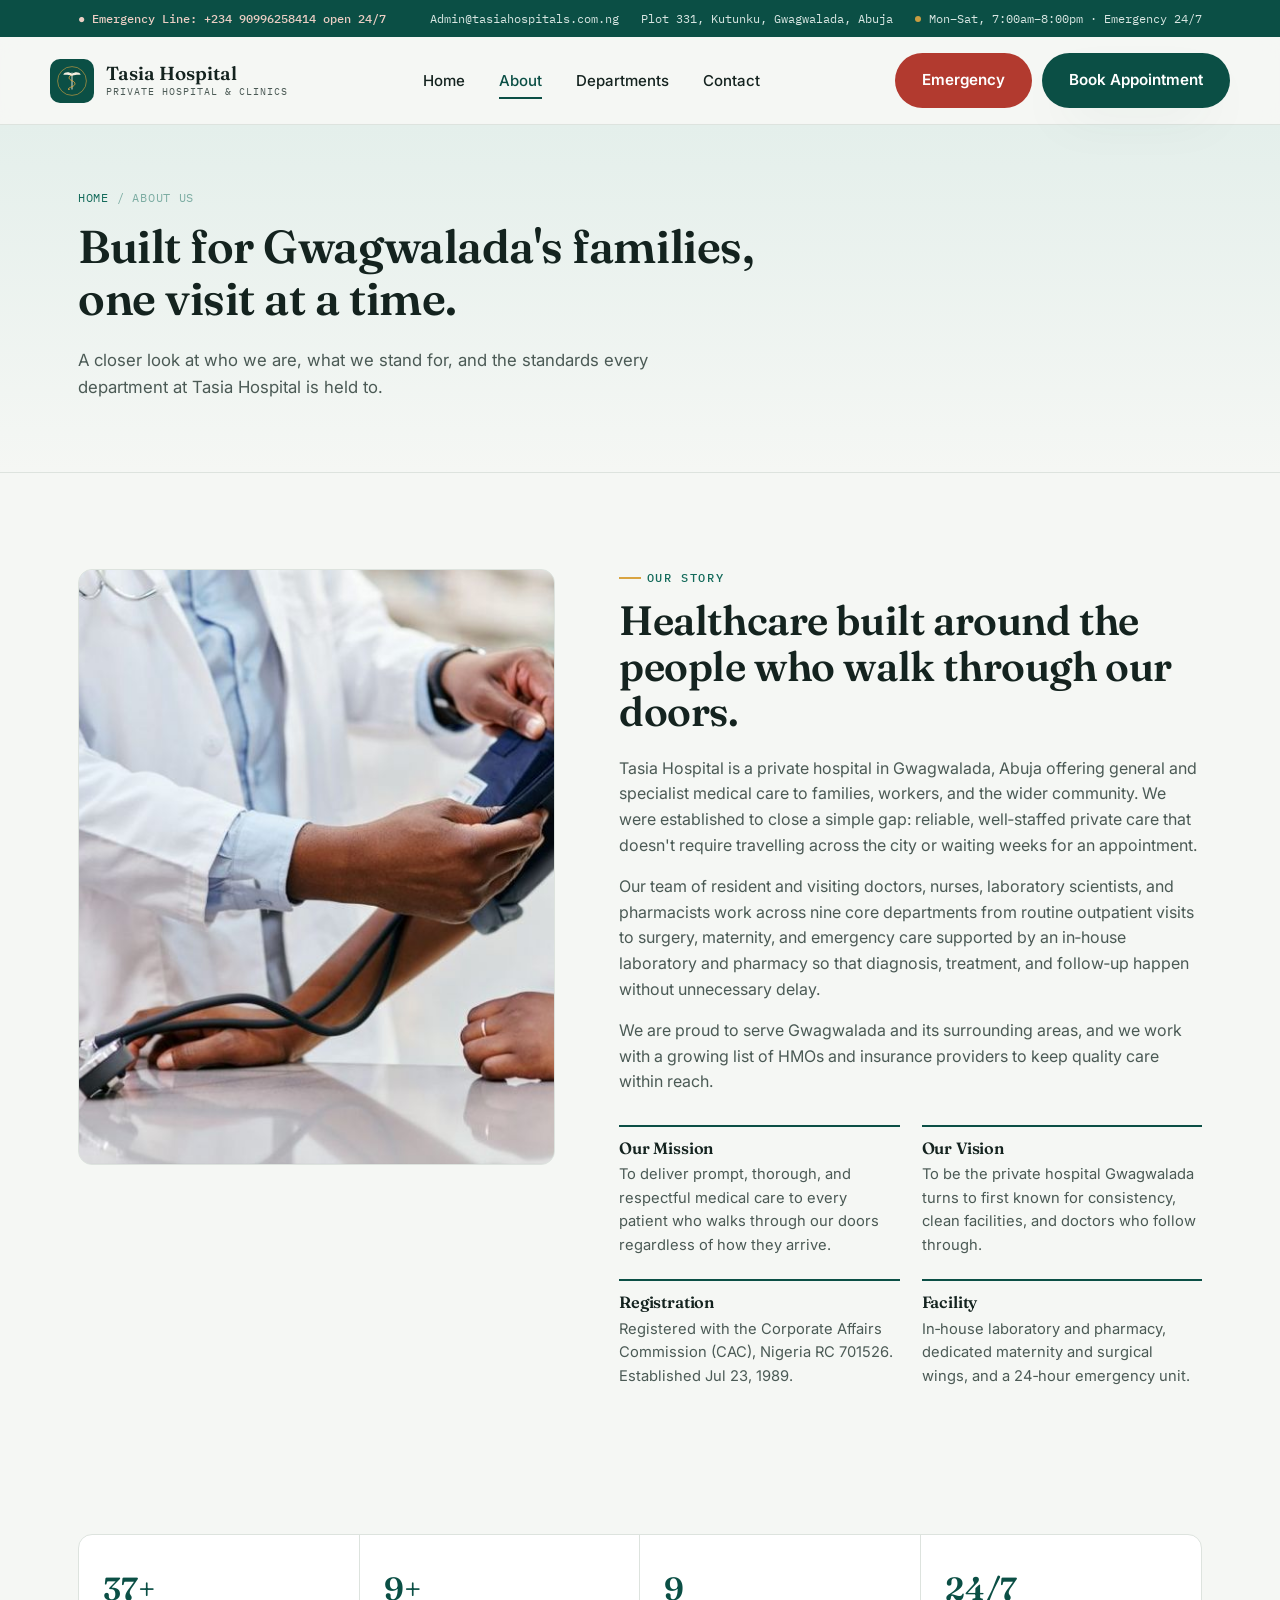
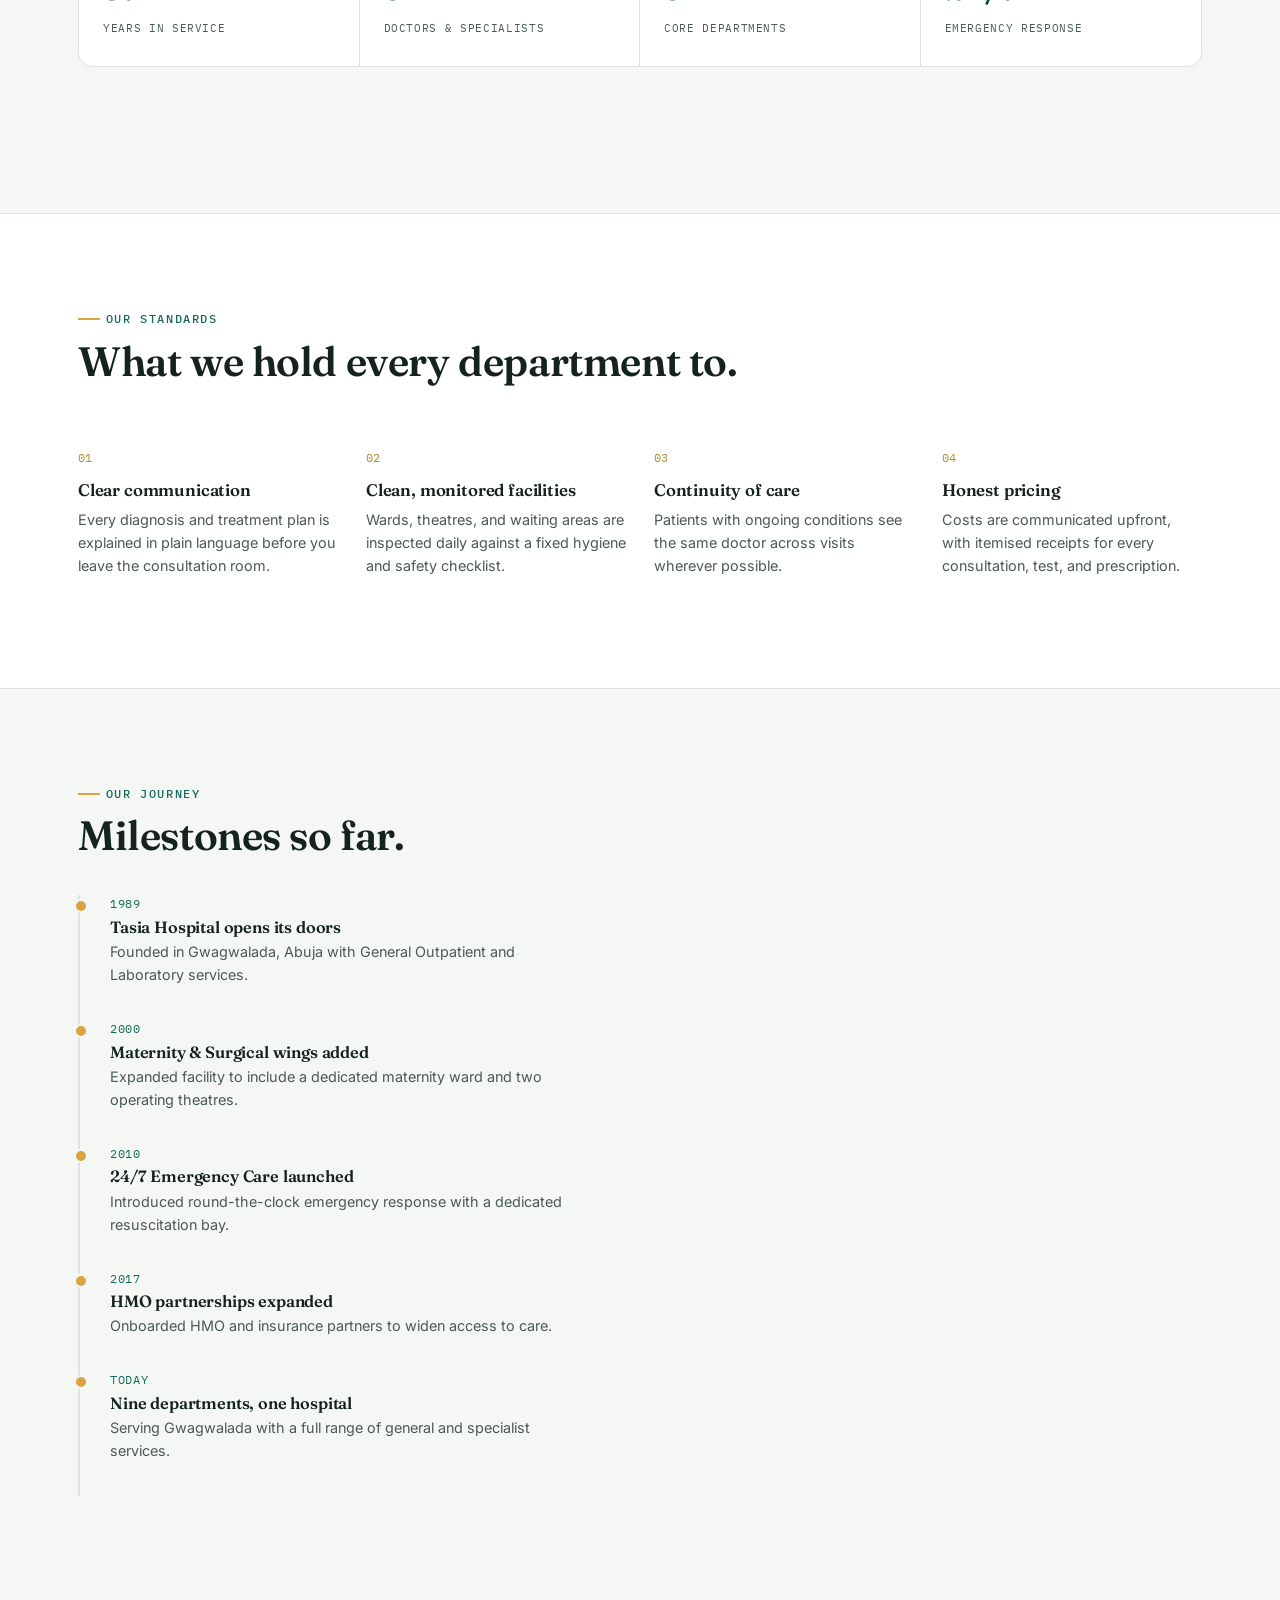
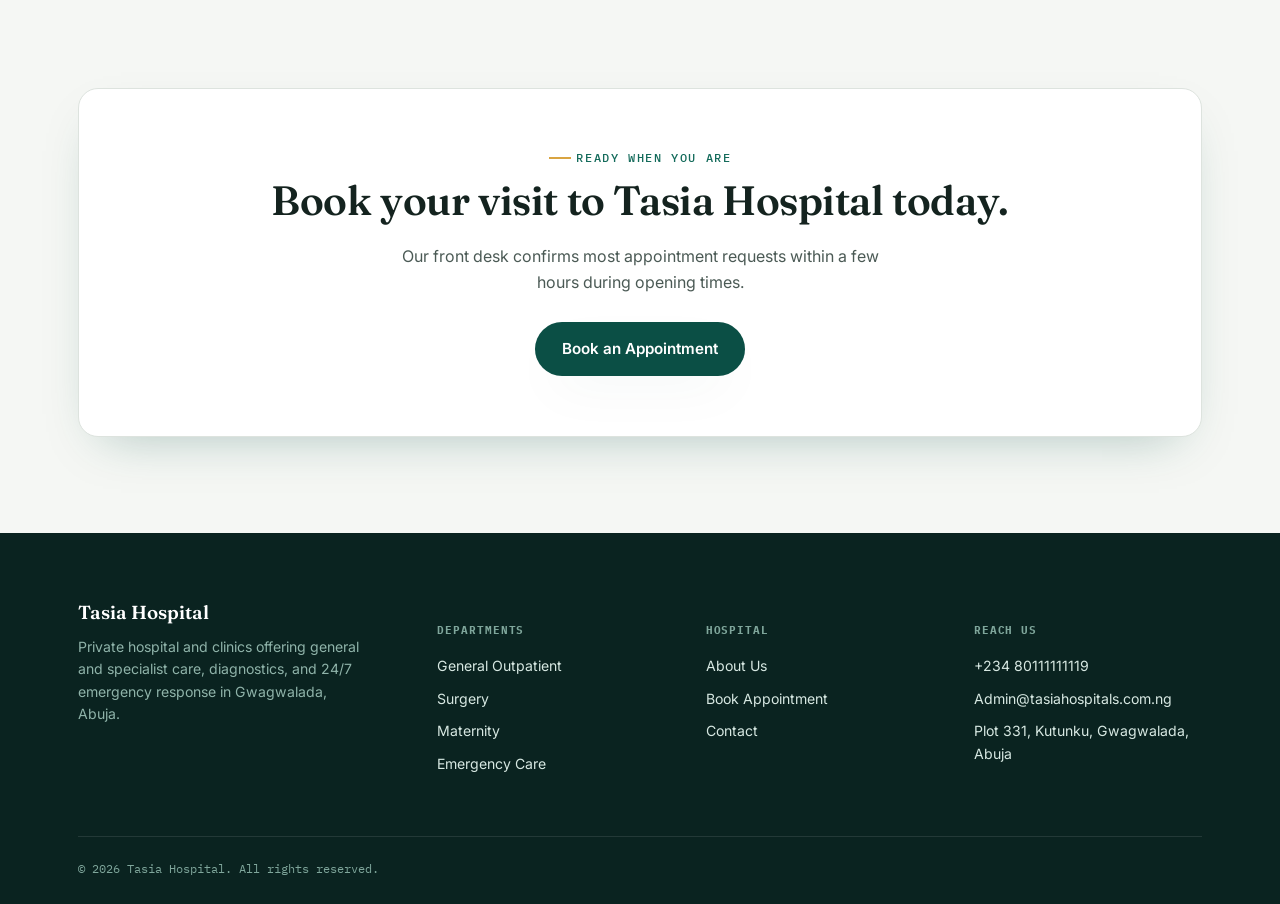
==== about.html @ 65cfa663 "Add files via upload" ====
<!DOCTYPE html>
<html lang="en">
<head>
<meta charset="UTF-8">
<meta name="viewport" content="width=device-width, initial-scale=1.0">
<title>About Us   Tasia Hospital</title>
<link rel="preconnect" href="https://fonts.googleapis.com">
<link href="https://fonts.googleapis.com/css2?family=Fraunces:ital,opsz,wght@0,9..144,300;0,9..144,500;0,9..144,600;1,9..144,500&family=Inter:wght@400;500;600;700;800&family=IBM+Plex+Mono:wght@400;500&display=swap" rel="stylesheet">
<link rel="icon" type="image/svg+xml" href="images/logo-mark.svg">
<link rel="stylesheet" href="css/style.css">
</head>
<body>

<div class="topbar">
  <div class="wrap">
    <div class="topbar-item topbar-emergency">● Emergency Line: +234 90996258414  open 24/7</div>
    <div style="display:flex;gap:22px;flex-wrap:wrap;">
      <div class="topbar-item">Admin@tasiahospitals.com.ng</div>
      <div class="topbar-item">Plot 331, Kutunku, Gwagwalada, Abuja</div>
      <div class="topbar-item"><span class="dot"></span> Mon–Sat, 7:00am–8:00pm · Emergency 24/7</div>
    </div>
  </div>
</div>

<header class="site">
  <div class="wrap nav">
    <div class="brand">
      <div class="brand-mark">
        <img src="images/logo-mark.svg" width="30" height="30" alt="Tasia Hospital logo mark" style="display:block;">
      </div>
      <div class="brand-name">Tasia Hospital<small>Private Hospital &amp; Clinics</small></div>
    </div>
    <nav class="links">
      <a href="index.html">Home</a>
      <a href="about.html" class="active">About</a>
      <a href="departments.html">Departments</a>
      <a href="contact.html">Contact</a>
    </nav>
    <button class="burger" aria-label="Toggle menu"><span></span></button>
    <div class="nav-cta">
      <a class="btn btn-red" href="contact.html">Emergency</a>
      <a class="btn btn-primary" href="contact.html#appointment">Book Appointment</a>
    </div>
  </div>
</header>

<div class="page-header">
  <div class="wrap">
    <div class="crumbs"><a href="index.html">Home</a><span>/</span><span>About Us</span></div>
    <h1>Built for Gwagwalada's families, one visit at a time.</h1>
    <p class="lead">A closer look at who we are, what we stand for, and the standards every department at Tasia Hospital is held to.</p>
  </div>
</div>

<section>
  <div class="wrap about-grid">
    <div class="about-figure">
      <img src="images/health2.jpg" alt="Illustration of a Tasia Hospital patient ward" style="position:absolute;inset:0;width:100%;height:100%;object-fit:cover;">
    </div>
    <div>
      <div class="eyebrow">Our Story</div>
      <h2>Healthcare built around the people who walk through our doors.</h2>
      <p>Tasia Hospital is a private hospital in Gwagwalada, Abuja offering general and specialist medical care to families, workers, and the wider community. We were established to close a simple gap: reliable, well‑staffed private care that doesn't require travelling across the city or waiting weeks for an appointment.</p>
      <p>Our team of resident and visiting doctors, nurses, laboratory scientists, and pharmacists work across nine core departments   from routine outpatient visits to surgery, maternity, and emergency care   supported by an in‑house laboratory and pharmacy so that diagnosis, treatment, and follow‑up happen without unnecessary delay.</p>
      <p>We are proud to serve Gwagwalada and its surrounding areas, and we work with a growing list of HMOs and insurance providers to keep quality care within reach.</p>

      <div class="value-list">
        <div class="value-item">
          <h4>Our Mission</h4>
          <p>To deliver prompt, thorough, and respectful medical care to every patient who walks through our doors   regardless of how they arrive.</p>
        </div>
        <div class="value-item">
          <h4>Our Vision</h4>
          <p>To be the private hospital Gwagwalada turns to first   known for consistency, clean facilities, and doctors who follow through.</p>
        </div>
        <div class="value-item">
          <h4>Registration</h4>
          <p>Registered with the Corporate Affairs Commission (CAC), Nigeria   RC 701526. Established Jul 23, 1989.</p>
        </div>
        <div class="value-item">
          <h4>Facility</h4>
          <p>In‑house laboratory and pharmacy, dedicated maternity and surgical wings, and a 24‑hour emergency unit.</p>
        </div>
      </div>
    </div>
  </div>
</section>

<!-- STATS -->
<section style="padding-top:0;">
  <div class="wrap">
    <div class="stat-band">
      <div class="stat-cell"><div class="num">37+</div><div class="lbl">Years in Service</div></div>
      <div class="stat-cell"><div class="num">9+</div><div class="lbl">Doctors &amp; Specialists</div></div>
      <div class="stat-cell"><div class="num">9</div><div class="lbl">Core Departments</div></div>
      <div class="stat-cell"><div class="num">24/7</div><div class="lbl">Emergency Response</div></div>
    </div>
  </div>
</section>

<!-- VALUES / STANDARDS -->
<section style="background:var(--surface);border-top:1px solid var(--line);border-bottom:1px solid var(--line);">
  <div class="wrap">
    <div class="section-head">
      <div>
        <div class="eyebrow">Our Standards</div>
        <h2>What we hold every department to.</h2>
      </div>
    </div>
    <div class="why-grid">
      <div class="why-card">
        <div class="why-num">01</div>
        <h4>Clear communication</h4>
        <p>Every diagnosis and treatment plan is explained in plain language before you leave the consultation room.</p>
      </div>
      <div class="why-card">
        <div class="why-num">02</div>
        <h4>Clean, monitored facilities</h4>
        <p>Wards, theatres, and waiting areas are inspected daily against a fixed hygiene and safety checklist.</p>
      </div>
      <div class="why-card">
        <div class="why-num">03</div>
        <h4>Continuity of care</h4>
        <p>Patients with ongoing conditions see the same doctor across visits wherever possible.</p>
      </div>
      <div class="why-card">
        <div class="why-num">04</div>
        <h4>Honest pricing</h4>
        <p>Costs are communicated upfront, with itemised receipts for every consultation, test, and prescription.</p>
      </div>
    </div>
  </div>
</section>

<!-- TIMELINE -->
<section>
  <div class="wrap">
    <div class="eyebrow">Our Journey</div>
    <h2>Milestones so far.</h2>
    <div class="timeline" style="margin-top:36px;max-width:640px;">
      <div class="timeline-item">
        <div class="yr">1989</div>
        <h4>Tasia Hospital opens its doors</h4>
        <p>Founded in Gwagwalada, Abuja with General Outpatient and Laboratory services.</p>
      </div>
      <div class="timeline-item">
        <div class="yr">2000</div>
        <h4>Maternity &amp; Surgical wings added</h4>
        <p>Expanded facility to include a dedicated maternity ward and two operating theatres.</p>
      </div>
      <div class="timeline-item">
        <div class="yr">2010</div>
        <h4>24/7 Emergency Care launched</h4>
        <p>Introduced round-the-clock emergency response with a dedicated resuscitation bay.</p>
      </div>
      <div class="timeline-item">
        <div class="yr">2017</div>
        <h4>HMO partnerships expanded</h4>
        <p>Onboarded HMO and insurance partners to widen access to care.</p>
      </div>
      <div class="timeline-item">
        <div class="yr">Today</div>
        <h4>Nine departments, one hospital</h4>
        <p>Serving Gwagwalada with a full range of general and specialist services.</p>
      </div>
    </div>
  </div>
</section>

<!-- CTA -->
<section>
  <div class="wrap">
    <div class="appt-block" style="grid-template-columns:1fr;text-align:center;padding:60px 40px;">
      <div>
        <div class="eyebrow" style="justify-content:center;">Ready When You Are</div>
        <h2>Book your visit to Tasia Hospital today.</h2>
        <p style="max-width:50ch;margin:0 auto 26px;">Our front desk confirms most appointment requests within a few hours during opening times.</p>
        <a class="btn btn-primary" href="contact.html#appointment">Book an Appointment</a>
      </div>
    </div>
  </div>
</section>

<footer>
  <div class="wrap">
    <div class="foot-grid">
      <div>
        <div class="brand-name" style="color:#fff;">Tasia Hospital</div>
        <p style="color:#8FB3A9;font-size:.88rem;margin-top:12px;max-width:32ch;">Private hospital and clinics offering general and specialist care, diagnostics, and 24/7 emergency response in Gwagwalada, Abuja.</p>
      </div>
      <div>
        <h5>Departments</h5>
        <a href="departments.html">General Outpatient</a>
        <a href="departments.html">Surgery</a>
        <a href="departments.html">Maternity</a>
        <a href="departments.html">Emergency Care</a>
      </div>
      <div>
        <h5>Hospital</h5>
        <a href="about.html">About Us</a>
        <a href="contact.html#appointment">Book Appointment</a>
        <a href="contact.html">Contact</a>
      </div>
      <div>
        <h5>Reach Us</h5>
        <a href="#">+234 80111111119</a>
        <a href="#">Admin@tasiahospitals.com.ng</a>
        <a href="#">Plot 331, Kutunku, Gwagwalada, Abuja</a>
      </div>
    </div>
    <div class="foot-bottom">
      <span>© 2026 Tasia Hospital. All rights reserved.</span>
    </div>
  </div>
</footer>

<script src="js/nav.js"></script>
</body>
</html>
---- css/style.css ----
:root{
    --bg: #F5F7F4;
    --surface: #FFFFFF;
    --ink: #14231F;
    --ink-soft: #4B5A55;
    --teal-900: #0B4F45;
    --teal-800: #0E5E51;
    --teal-700: #146B5B;
    --teal-100: #E4EFEB;
    --gold-500: #D9A441;
    --gold-600: #B98A2E;
    --red-600: #B23A2F;
    --red-100: #F6E6E3;
    --line: #DDE3DE;
    --shadow: 0 20px 50px -25px rgba(11,79,69,0.35);
    --radius: 14px;
  }
  *{box-sizing:border-box;}
  html{scroll-behavior:smooth;}
  body{
    margin:0;
    background:var(--bg);
    color:var(--ink);
    font-family:'Inter',sans-serif;
    font-size:16px;
    line-height:1.6;
  }
  h1,h2,h3,h4{
    font-family:'Fraunces',serif;
    font-weight:600;
    line-height:1.12;
    margin:0 0 .5em;
    letter-spacing:-0.01em;
  }
  h1{font-size:clamp(2.4rem,4.6vw,4rem);}
  h2{font-size:clamp(1.9rem,3.2vw,2.7rem);}
  h3{font-size:1.25rem;}
  p{margin:0 0 1em;color:var(--ink-soft);}
  a{color:inherit;text-decoration:none;}
  img{max-width:100%;display:block;}
  .eyebrow{
    font-family:'IBM Plex Mono',monospace;
    font-size:.72rem;
    letter-spacing:.14em;
    text-transform:uppercase;
    color:var(--teal-700);
    display:flex;
    align-items:center;
    gap:.5em;
    margin-bottom:.9em;
    font-weight:500;
  }
  .eyebrow::before{
    content:"";
    width:22px;height:2px;
    background:var(--gold-500);
    display:inline-block;
  }
  .wrap{max-width:1180px;margin:0 auto;padding:0 28px;}
  section{padding:96px 0;}
  .btn{
    display:inline-flex;align-items:center;gap:.6em;
    padding:14px 26px;border-radius:999px;
    font-weight:600;font-size:.95rem;
    border:1px solid transparent;
    cursor:pointer;transition:transform .15s ease, box-shadow .15s ease, background .15s ease;
  }
  .btn:hover{transform:translateY(-2px);}
  .btn-primary{background:var(--teal-900);color:#fff;box-shadow:var(--shadow);}
  .btn-primary:hover{background:var(--teal-800);}
  .btn-ghost{background:transparent;border-color:rgba(255,255,255,.35);color:inherit;}
  .btn-outline{border-color:var(--teal-900);color:var(--teal-900);}
  .btn-red{background:var(--red-600);color:#fff;}
  .btn-red:hover{background:#9c3128;}

  /* ---------- TOPBAR ---------- */
  .topbar{
    background:var(--teal-900);color:#EAF3F0;
    font-family:'IBM Plex Mono',monospace;
    font-size:.76rem;
  }
  .topbar .wrap{display:flex;justify-content:space-between;align-items:center;gap:20px;padding-top:9px;padding-bottom:9px;flex-wrap:wrap;}
  .topbar-item{display:flex;align-items:center;gap:8px;opacity:.92;}
  .topbar-emergency{color:#FFD9CF;font-weight:500;}
  .dot{width:6px;height:6px;border-radius:50%;background:var(--gold-500);display:inline-block;}

  /* ---------- HEADER ---------- */
  header.site{
    position:sticky;top:0;z-index:50;
    background:rgba(245,247,244,0.9);
    backdrop-filter:blur(10px);
    border-bottom:1px solid var(--line);
  }
  .nav{display:flex;align-items:center;justify-content:space-between;padding:16px 0;}
  .brand{display:flex;align-items:center;gap:12px;}
  .brand-mark{
    width:44px;height:44px;border-radius:10px;
    background:var(--teal-900);
    display:flex;align-items:center;justify-content:center;
    flex-shrink:0;
  }
  .brand-name{font-family:'Fraunces',serif;font-weight:600;font-size:1.18rem;line-height:1.1;}
  .brand-name small{display:block;font-family:'IBM Plex Mono',monospace;font-size:.62rem;letter-spacing:.1em;color:var(--ink-soft);text-transform:uppercase;font-weight:400;margin-top:2px;}
  nav.links{display:flex;gap:34px;align-items:center;}
  nav.links a{font-size:.94rem;font-weight:500;color:var(--ink);position:relative;}
  nav.links a::after{content:"";position:absolute;left:0;bottom:-6px;width:0;height:2px;background:var(--gold-500);transition:width .2s ease;}
  nav.links a:hover::after{width:100%;}
  .nav-cta{display:flex;gap:10px;align-items:center;}
  @media (max-width:920px){ nav.links{display:none;} }

  /* ---------- HERO ---------- */
  .hero{padding:70px 0 0;overflow:hidden;}
  .hero-grid{display:grid;grid-template-columns:1.05fr .95fr;gap:56px;align-items:center;}
  @media (max-width:900px){.hero-grid{grid-template-columns:1fr;}}
  .hero-copy p.lead{font-size:1.12rem;max-width:46ch;}
  .hero-ctas{display:flex;gap:14px;margin:30px 0 40px;flex-wrap:wrap;}
  .trust-row{display:flex;gap:34px;flex-wrap:wrap;border-top:1px solid var(--line);padding-top:26px;}
  .trust-item .num{font-family:'Fraunces',serif;font-size:1.7rem;color:var(--teal-900);font-weight:600;}
  .trust-item .lbl{font-family:'IBM Plex Mono',monospace;font-size:.68rem;letter-spacing:.08em;text-transform:uppercase;color:var(--ink-soft);}

  .hero-visual{position:relative;}
  .hero-card{
    background:var(--surface);border:1px solid var(--line);border-radius:var(--radius);
    box-shadow:var(--shadow);overflow:hidden;
  }
  .hero-photo{
    height:340px;
    background:
      linear-gradient(160deg, rgba(11,79,69,.72), rgba(11,79,69,.35)),
      repeating-linear-gradient(45deg, #cfe0da 0 12px, #c3d7cf 12px 24px);
    display:flex;align-items:flex-end;padding:22px;color:#fff;position:relative;
  }
  .hero-photo .tag{
    font-family:'IBM Plex Mono',monospace;font-size:.68rem;letter-spacing:.08em;
    background:rgba(255,255,255,.16);padding:6px 12px;border-radius:999px;
    text-transform:uppercase;
  }
  .hero-photo-label{position:absolute;top:22px;right:22px;font-family:'IBM Plex Mono',monospace;font-size:.65rem;color:rgba(255,255,255,.75);text-align:right;}

  /* floating quick-check widget */
  .float-widget{
    position:absolute;left:-30px;bottom:-30px;width:230px;
    background:#fff;border:1px solid var(--line);border-radius:12px;padding:18px;
    box-shadow:0 24px 40px -18px rgba(11,79,69,.4);
  }
  @media (max-width:900px){.float-widget{position:static;margin-top:18px;width:auto;}}
  .float-widget h4{font-size:.82rem;margin-bottom:10px;font-family:'IBM Plex Mono',monospace;text-transform:uppercase;letter-spacing:.06em;color:var(--teal-900);}
  .float-row{display:flex;justify-content:space-between;font-size:.82rem;padding:6px 0;border-top:1px dashed var(--line);}
  .float-row:first-of-type{border-top:none;}
  .status-ok{color:var(--teal-700);font-weight:600;}
  .status-warn{color:var(--gold-600);font-weight:600;}

  /* ---------- LIVE STATUS STRIP (signature element) ---------- */
  .status-strip{
    background:var(--teal-900);color:#fff;
    margin-top:90px;
  }
  .status-strip .wrap{padding:26px 28px;}
  .status-head{display:flex;justify-content:space-between;align-items:baseline;flex-wrap:wrap;gap:10px;margin-bottom:20px;}
  .status-head h3{color:#fff;margin:0;font-size:1.05rem;}
  .status-head .clock{font-family:'IBM Plex Mono',monospace;font-size:.75rem;color:#BFE0D6;}
  .status-grid{display:grid;grid-template-columns:repeat(4,1fr);gap:0;border-top:1px solid rgba(255,255,255,.14);}
  @media (max-width:900px){.status-grid{grid-template-columns:repeat(2,1fr);}}
  .status-cell{padding:18px 22px;border-right:1px solid rgba(255,255,255,.14);}
  .status-cell:last-child{border-right:none;}
  .status-cell .k{font-family:'IBM Plex Mono',monospace;font-size:.65rem;letter-spacing:.08em;text-transform:uppercase;color:#9FC9BE;margin-bottom:8px;}
  .status-cell .v{font-family:'Fraunces',serif;font-size:1.25rem;}
  .pill{display:inline-flex;align-items:center;gap:6px;font-size:.78rem;font-family:'IBM Plex Mono',monospace;padding:3px 10px;border-radius:999px;background:rgba(255,255,255,.12);margin-top:6px;}
  .pill .dot{background:#5FD6B0;}
  .pill.busy .dot{background:var(--gold-500);}

  /* ---------- ABOUT ---------- */
  .about-grid{display:grid;grid-template-columns:.9fr 1.1fr;gap:64px;align-items:start;}
  @media (max-width:900px){.about-grid{grid-template-columns:1fr;}}
  .about-figure{
    background:var(--teal-100);border-radius:var(--radius);
    aspect-ratio:4/5;display:flex;align-items:center;justify-content:center;
    border:1px solid var(--line);position:relative;overflow:hidden;
  }
  .about-figure .caption{position:absolute;bottom:16px;left:16px;right:16px;background:rgba(255,255,255,.9);border-radius:8px;padding:10px 14px;font-family:'IBM Plex Mono',monospace;font-size:.68rem;color:var(--teal-900);}
  .value-list{display:grid;grid-template-columns:1fr 1fr;gap:22px;margin-top:30px;}
  @media (max-width:600px){.value-list{grid-template-columns:1fr;}}
  .value-item{border-top:2px solid var(--teal-900);padding-top:12px;}
  .value-item h4{font-family:'Fraunces',serif;font-size:1.02rem;margin-bottom:6px;}
  .value-item p{font-size:.92rem;margin:0;}

  /* ---------- DEPARTMENTS ---------- */
  .section-head{display:flex;justify-content:space-between;align-items:flex-end;gap:24px;margin-bottom:44px;flex-wrap:wrap;}
  .section-head p{max-width:52ch;margin:0;}
  .dept-grid{display:grid;grid-template-columns:repeat(3,1fr);gap:1px;background:var(--line);border:1px solid var(--line);border-radius:var(--radius);overflow:hidden;}
  @media (max-width:900px){.dept-grid{grid-template-columns:repeat(2,1fr);}}
  @media (max-width:600px){.dept-grid{grid-template-columns:1fr;}}
  .dept-card{
    background:var(--surface);padding:30px 26px;
    transition:background .18s ease;
  }
  .dept-card:hover{background:var(--teal-100);}
  .dept-icon{width:38px;height:38px;margin-bottom:18px;color:var(--teal-900);}
  .dept-card h4{font-size:1.08rem;margin-bottom:8px;}
  .dept-card p{font-size:.88rem;margin-bottom:12px;}
  .dept-meta{font-family:'IBM Plex Mono',monospace;font-size:.68rem;color:var(--gold-600);text-transform:uppercase;letter-spacing:.05em;}

  /* ---------- WHY US ---------- */
  .why-grid{display:grid;grid-template-columns:repeat(4,1fr);gap:28px;}
  @media (max-width:900px){.why-grid{grid-template-columns:repeat(2,1fr);}}
  @media (max-width:560px){.why-grid{grid-template-columns:1fr;}}
  .why-card{padding:0;}
  .why-num{font-family:'IBM Plex Mono',monospace;font-size:.72rem;color:var(--gold-600);margin-bottom:14px;}
  .why-card h4{font-size:1.05rem;margin-bottom:8px;}
  .why-card p{font-size:.9rem;}

  /* ---------- DOCTORS ---------- */
  .doc-grid{display:grid;grid-template-columns:repeat(4,1fr);gap:26px;}
  @media (max-width:900px){.doc-grid{grid-template-columns:repeat(2,1fr);}}
  @media (max-width:560px){.doc-grid{grid-template-columns:1fr;}}
  .doc-card{background:var(--surface);border:1px solid var(--line);border-radius:var(--radius);overflow:hidden;}
  .doc-photo{
    aspect-ratio:1/1;
    background:linear-gradient(150deg,var(--teal-100),#fff);
    display:flex;align-items:center;justify-content:center;
    color:var(--teal-700);
  }
  .doc-info{padding:18px 20px 22px;}
  .doc-info h4{margin-bottom:2px;font-size:1rem;}
  .doc-role{font-family:'IBM Plex Mono',monospace;font-size:.7rem;color:var(--teal-700);text-transform:uppercase;letter-spacing:.05em;margin-bottom:10px;display:block;}
  .doc-info p{font-size:.85rem;margin:0;}

  /* ---------- TESTIMONIALS ---------- */
  .test-strip{background:var(--teal-900);color:#fff;}
  .test-grid{display:grid;grid-template-columns:repeat(3,1fr);gap:34px;}
  @media (max-width:900px){.test-grid{grid-template-columns:1fr;}}
  .test-card{border-top:2px solid var(--gold-500);padding-top:18px;}
  .test-card p{color:#DCEAE6;font-family:'Fraunces',serif;font-size:1.08rem;font-weight:300;font-style:italic;line-height:1.5;}
  .test-name{font-family:'IBM Plex Mono',monospace;font-size:.72rem;color:#9FC9BE;text-transform:uppercase;letter-spacing:.05em;margin-top:14px;}

  /* ---------- INSURANCE ---------- */
  .insure-row{display:flex;gap:16px;flex-wrap:wrap;margin-top:20px;}
  .insure-chip{
    border:1px solid var(--line);border-radius:999px;
    padding:10px 20px;font-family:'IBM Plex Mono',monospace;font-size:.75rem;
    background:var(--surface);color:var(--ink-soft);
  }

  /* ---------- APPOINTMENT ---------- */
  .appt-block{
    background:var(--surface);border:1px solid var(--line);border-radius:20px;
    padding:54px;display:grid;grid-template-columns:.9fr 1.1fr;gap:50px;box-shadow:var(--shadow);
  }
  @media (max-width:900px){.appt-block{grid-template-columns:1fr;padding:34px 26px;}}
  .form-grid{display:grid;grid-template-columns:1fr 1fr;gap:16px;}
  @media (max-width:560px){.form-grid{grid-template-columns:1fr;}}
  .field{display:flex;flex-direction:column;gap:6px;grid-column:span 1;}
  .field.full{grid-column:1/-1;}
  .field label{font-family:'IBM Plex Mono',monospace;font-size:.68rem;text-transform:uppercase;letter-spacing:.06em;color:var(--ink-soft);}
  .field input,.field select,.field textarea{
    border:1px solid var(--line);border-radius:8px;padding:11px 13px;
    font-family:'Inter',sans-serif;font-size:.92rem;background:#fbfcfb;color:var(--ink);
  }
  .field textarea{resize:vertical;min-height:80px;}

  /* ---------- FAQ ---------- */
  .faq-item{border-top:1px solid var(--line);padding:22px 0;}
  .faq-item:last-child{border-bottom:1px solid var(--line);}
  .faq-q{display:flex;justify-content:space-between;align-items:center;cursor:pointer;font-family:'Fraunces',serif;font-size:1.05rem;font-weight:500;}
  .faq-plus{font-family:'IBM Plex Mono',monospace;color:var(--teal-700);font-size:1.1rem;}
  .faq-a{max-height:0;overflow:hidden;transition:max-height .25s ease;}
  .faq-item.open .faq-a{max-height:200px;margin-top:12px;}

  /* ---------- CONTACT ---------- */
  .contact-grid{display:grid;grid-template-columns:1fr 1fr;gap:50px;}
  @media (max-width:900px){.contact-grid{grid-template-columns:1fr;}}
  .contact-card{background:var(--surface);border:1px solid var(--line);border-radius:var(--radius);padding:26px;margin-bottom:16px;}
  .contact-card .k{font-family:'IBM Plex Mono',monospace;font-size:.68rem;text-transform:uppercase;letter-spacing:.07em;color:var(--teal-700);margin-bottom:6px;}
  .map-placeholder{
    background:repeating-linear-gradient(45deg,#e7ede9 0 14px,#dde6e0 14px 28px);
    border:1px solid var(--line);border-radius:var(--radius);
    height:100%;min-height:340px;display:flex;align-items:center;justify-content:center;
    font-family:'IBM Plex Mono',monospace;font-size:.78rem;color:var(--ink-soft);text-align:center;padding:20px;
  }

  /* ---------- FOOTER ---------- */
  footer{background:#0A2320;color:#BFD6CF;padding:70px 0 26px;}
  .foot-grid{display:grid;grid-template-columns:1.4fr 1fr 1fr 1fr;gap:40px;margin-bottom:50px;}
  @media (max-width:900px){.foot-grid{grid-template-columns:1fr 1fr;}}
  .foot-grid h5{font-family:'IBM Plex Mono',monospace;font-size:.7rem;letter-spacing:.08em;text-transform:uppercase;color:#7FA69B;margin-bottom:16px;}
  .foot-grid a{display:block;font-size:.88rem;margin-bottom:10px;color:#D7E8E2;}
  .foot-grid a:hover{color:#fff;}
  .foot-bottom{border-top:1px solid rgba(255,255,255,.1);padding-top:22px;display:flex;justify-content:space-between;flex-wrap:wrap;gap:10px;font-size:.78rem;color:#7FA69B;font-family:'IBM Plex Mono',monospace;}

  .placeholder-flag{
    display:inline-block;background:var(--red-100);color:var(--red-600);
    font-family:'IBM Plex Mono',monospace;font-size:.62rem;text-transform:uppercase;
    padding:2px 7px;border-radius:5px;letter-spacing:.05em;margin-left:6px;vertical-align:middle;
  }

/* ---------- INNER PAGE HEADER ---------- */
.page-header{
  padding:64px 0 54px;
  border-bottom:1px solid var(--line);
  background:
    linear-gradient(180deg, var(--teal-100) 0%, var(--bg) 100%);
}
.page-header .crumbs{
  font-family:'IBM Plex Mono',monospace;font-size:.72rem;
  color:var(--teal-700);text-transform:uppercase;letter-spacing:.06em;
  margin-bottom:14px;display:flex;gap:8px;align-items:center;
}
.page-header .crumbs a{color:var(--teal-700);}
.page-header .crumbs span{opacity:.5;}
.page-header h1{font-size:clamp(2rem,3.6vw,3rem);max-width:22ch;}
.page-header p.lead{max-width:56ch;font-size:1.05rem;margin-top:10px;}

nav.links a.active{color:var(--teal-900);}
nav.links a.active::after{width:100%;background:var(--teal-900);}

/* ---------- STAT BAND (About) ---------- */
.stat-band{
  display:grid;grid-template-columns:repeat(4,1fr);
  border:1px solid var(--line);border-radius:var(--radius);overflow:hidden;
  background:var(--surface);margin:50px 0;
}
@media (max-width:800px){.stat-band{grid-template-columns:repeat(2,1fr);}}
.stat-cell{padding:28px 24px;border-right:1px solid var(--line);}
.stat-cell:last-child{border-right:none;}
.stat-cell .num{font-family:'Fraunces',serif;font-size:2rem;color:var(--teal-900);font-weight:600;}
.stat-cell .lbl{font-family:'IBM Plex Mono',monospace;font-size:.68rem;text-transform:uppercase;letter-spacing:.06em;color:var(--ink-soft);margin-top:6px;}

/* ---------- TIMELINE (About) ---------- */
.timeline{border-left:2px solid var(--line);padding-left:30px;margin-top:10px;}
.timeline-item{position:relative;padding-bottom:34px;}
.timeline-item::before{
  content:"";position:absolute;left:-36px;top:4px;width:10px;height:10px;border-radius:50%;
  background:var(--gold-500);border:2px solid var(--bg);
}
.timeline-item .yr{font-family:'IBM Plex Mono',monospace;font-size:.72rem;color:var(--teal-700);text-transform:uppercase;letter-spacing:.06em;margin-bottom:4px;}
.timeline-item h4{font-size:1.02rem;margin-bottom:4px;}
.timeline-item p{font-size:.9rem;margin:0;max-width:52ch;}

/* ---------- DEPARTMENT DETAIL PAGE ---------- */
.dept-detail{
  display:grid;grid-template-columns:.85fr 1.15fr;gap:0;
  border:1px solid var(--line);border-radius:var(--radius);overflow:hidden;background:var(--surface);
  margin-bottom:26px;
}
@media (max-width:800px){.dept-detail{grid-template-columns:1fr;}}
.dept-detail-visual{
  background:var(--teal-100);display:flex;align-items:center;justify-content:center;
  min-height:200px;color:var(--teal-800);position:relative;
}
.dept-detail-visual .lab{position:absolute;bottom:14px;left:14px;font-family:'IBM Plex Mono',monospace;font-size:.65rem;background:rgba(255,255,255,.85);padding:4px 10px;border-radius:6px;color:var(--teal-900);}
.dept-detail-body{padding:32px 34px;}
.dept-detail-body .tagrow{display:flex;gap:8px;flex-wrap:wrap;margin:14px 0 6px;}
.dept-tag{font-family:'IBM Plex Mono',monospace;font-size:.68rem;background:var(--teal-100);color:var(--teal-900);padding:5px 11px;border-radius:999px;}
.dept-detail-body ul{margin:14px 0 0;padding-left:18px;color:var(--ink-soft);font-size:.92rem;}
.dept-detail-body li{margin-bottom:6px;}

/* ---------- CONTACT PAGE EXTRA ---------- */
.contact-hero-strip{
  display:grid;grid-template-columns:repeat(3,1fr);gap:1px;background:var(--line);
  border:1px solid var(--line);border-radius:var(--radius);overflow:hidden;margin-bottom:60px;
}
@media (max-width:800px){.contact-hero-strip{grid-template-columns:1fr;}}
.contact-hero-cell{background:var(--surface);padding:26px 24px;}
.contact-hero-cell .k{font-family:'IBM Plex Mono',monospace;font-size:.68rem;text-transform:uppercase;letter-spacing:.06em;color:var(--teal-700);margin-bottom:8px;}
.contact-hero-cell .v{font-family:'Fraunces',serif;font-size:1.15rem;}

/* ---------- MOBILE NAV ---------- */
.burger{
  display:none;
  width:40px;height:40px;border-radius:8px;border:1px solid var(--line);
  background:var(--surface);align-items:center;justify-content:center;
  cursor:pointer;flex-shrink:0;
}
.burger span, .burger span::before, .burger span::after{
  content:"";display:block;width:18px;height:2px;background:var(--ink);position:relative;
  transition:transform .2s ease, opacity .2s ease;
}
.burger span::before{position:absolute;top:-6px;}
.burger span::after{position:absolute;top:6px;}
.burger.open span{background:transparent;}
.burger.open span::before{transform:rotate(45deg);top:0;}
.burger.open span::after{transform:rotate(-45deg);top:0;}

@media (max-width:920px){
  .burger{display:flex;order:3;}
  .nav-cta .btn-red{display:none;}
  .nav-cta .btn-primary{padding:11px 18px;font-size:.85rem;}
  nav.links{
    display:flex;flex-direction:column;align-items:flex-start;gap:0;
    position:absolute;top:100%;left:0;right:0;
    background:var(--surface);border-bottom:1px solid var(--line);
    max-height:0;overflow:hidden;
    transition:max-height .25s ease;
    padding:0 28px;
  }
  nav.links.open{max-height:340px;padding:10px 28px 20px;}
  nav.links a{width:100%;padding:12px 0;border-bottom:1px solid var(--line);}
  nav.links a:last-child{border-bottom:none;}
  header.site .nav{position:relative;}
}
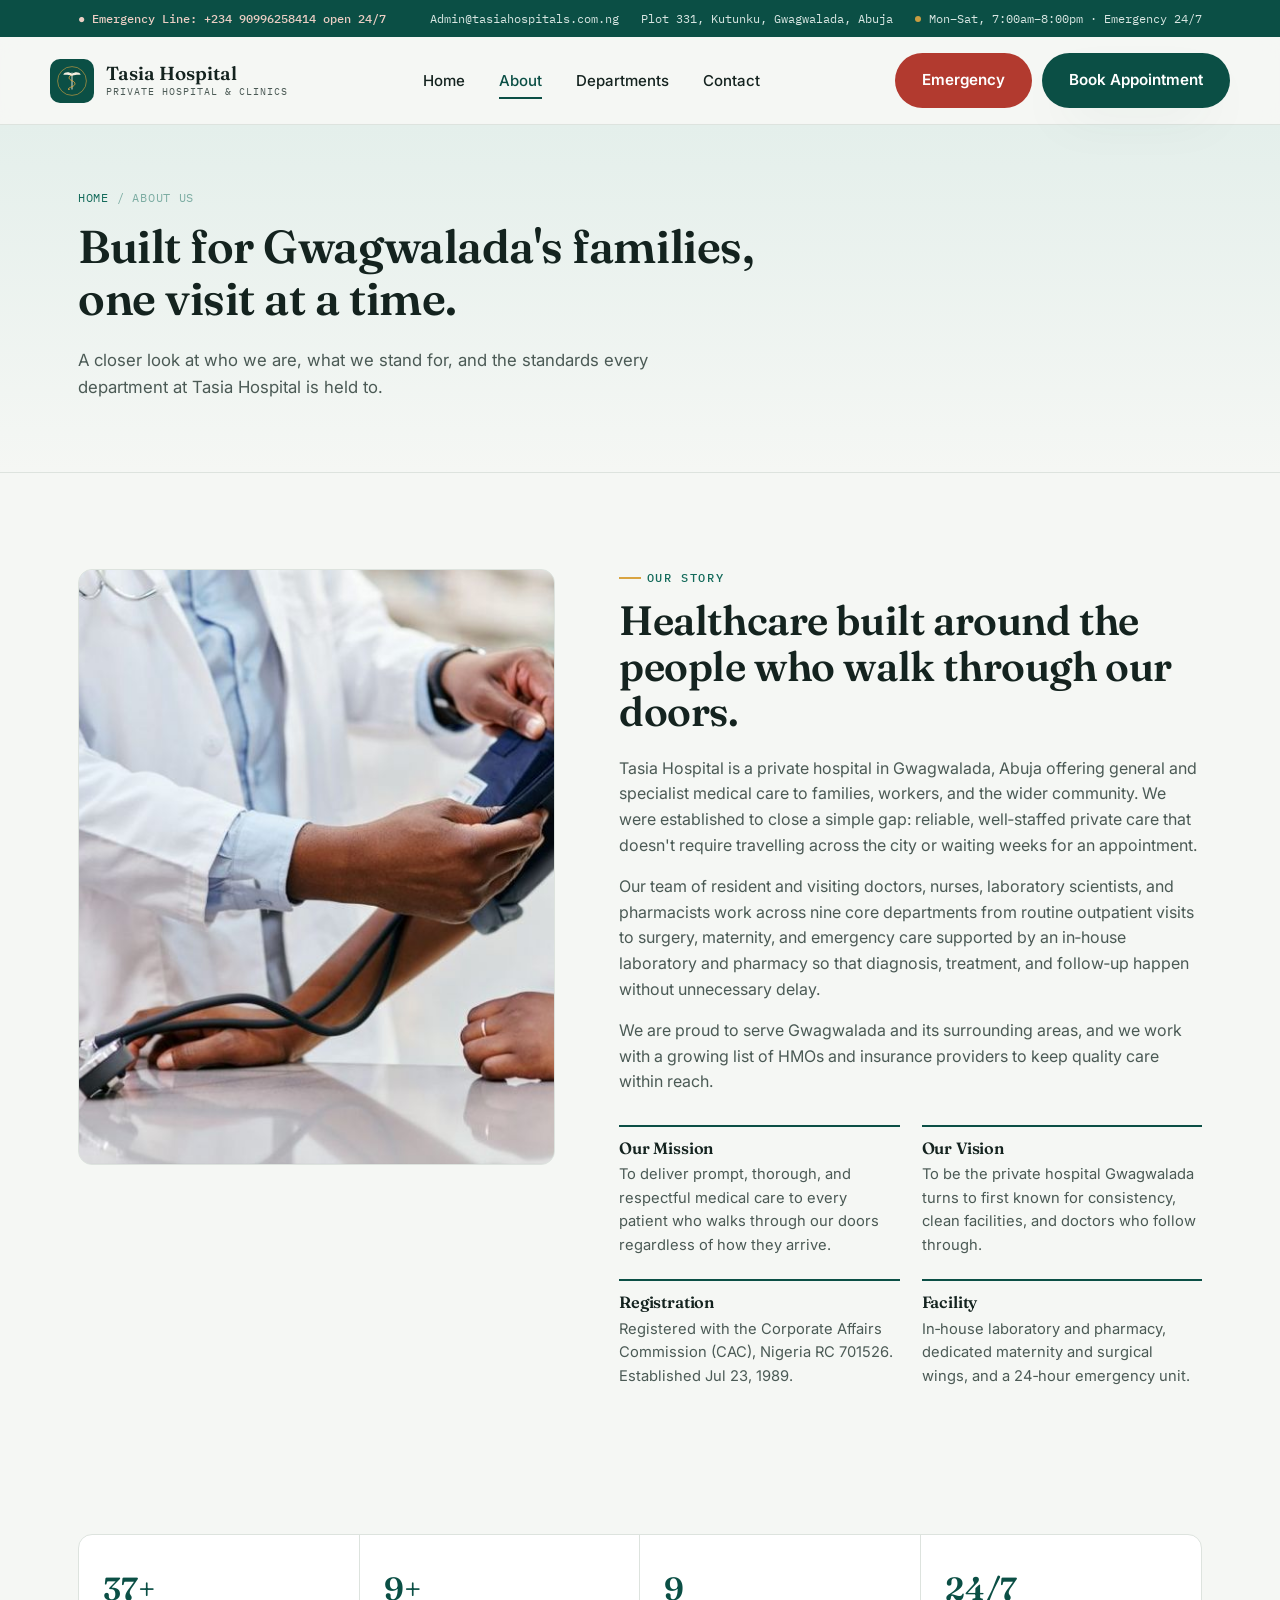
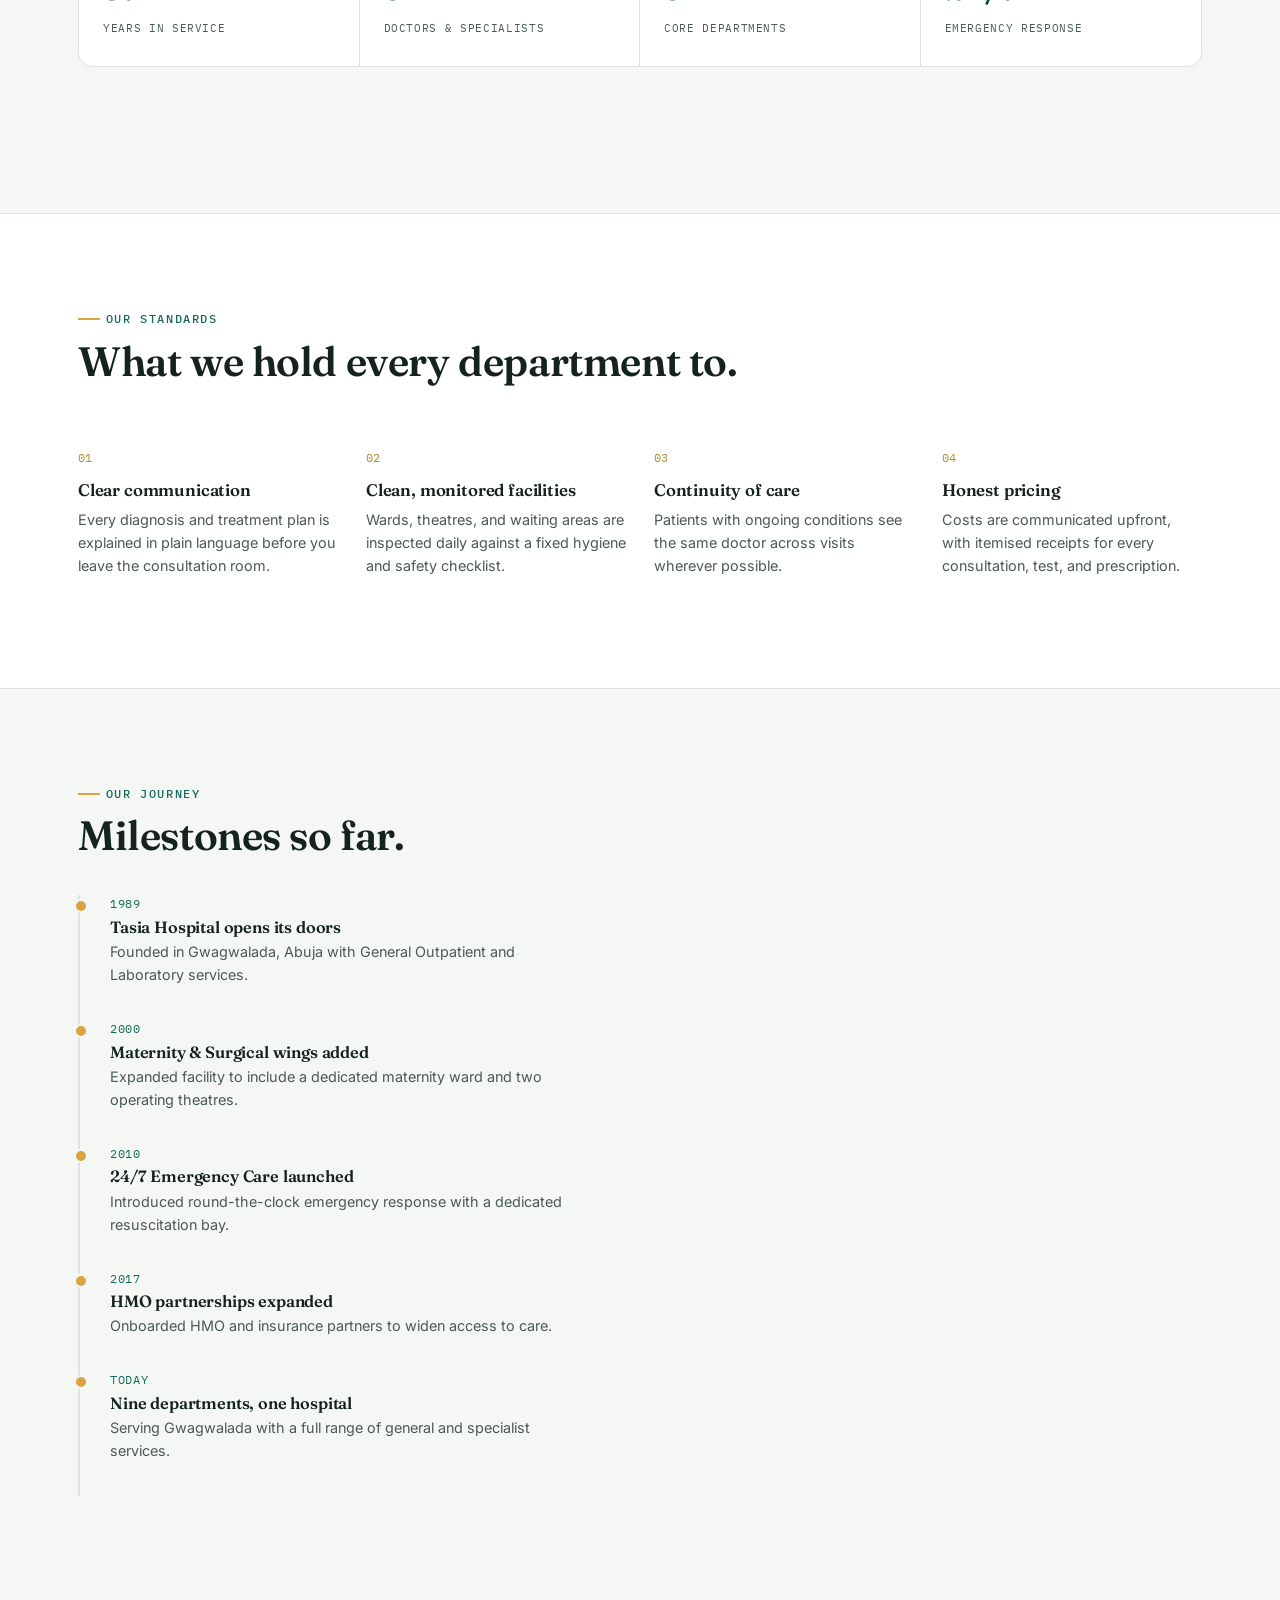
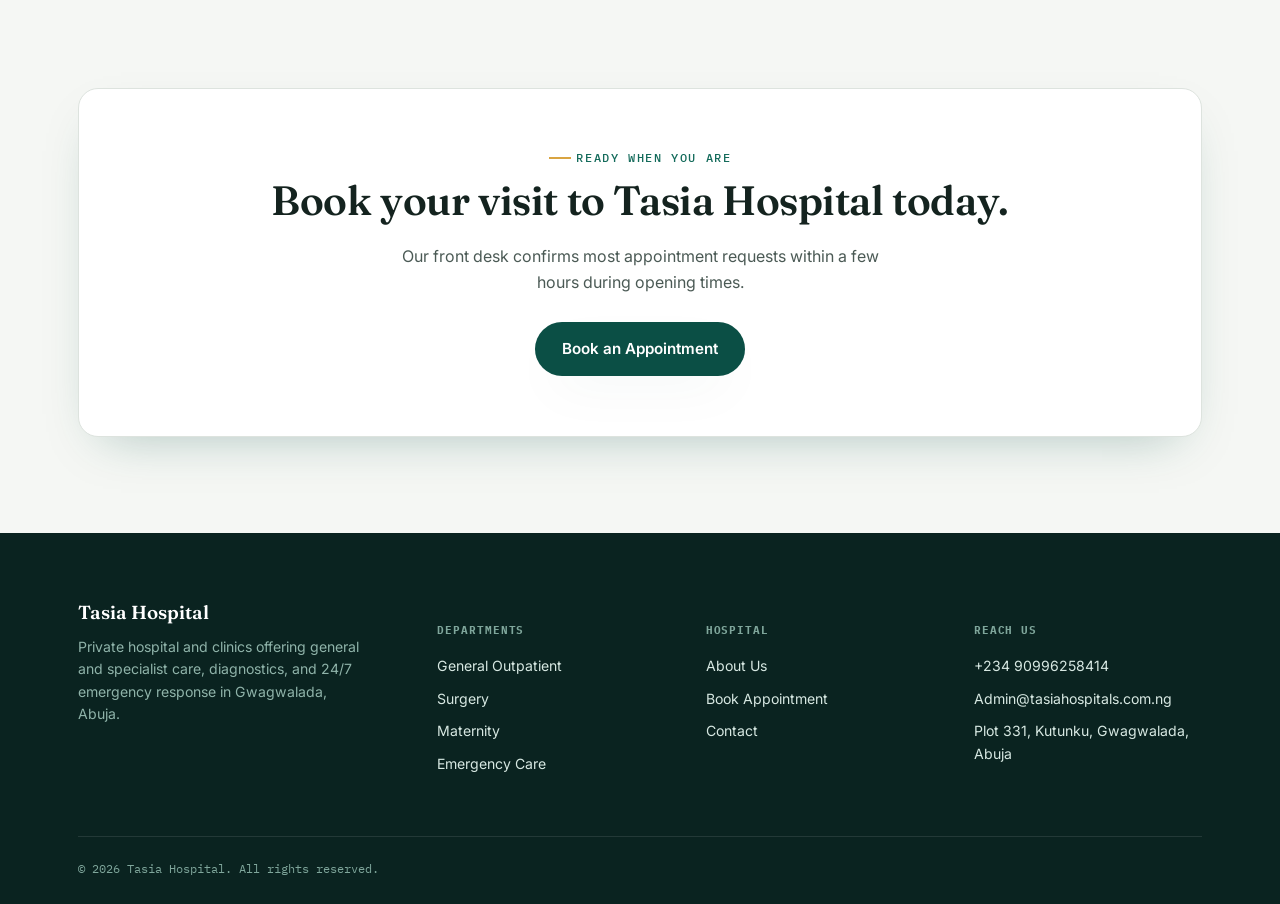
==== commit 24fa1db8: "new" ====
--- a/about.html
+++ b/about.html
@@ -203,7 +203,7 @@
       </div>
       <div>
         <h5>Reach Us</h5>
-        <a href="#">+234 80111111119</a>
+        <a href="#">+234 90996258414</a>
         <a href="#">Admin@tasiahospitals.com.ng</a>
         <a href="#">Plot 331, Kutunku, Gwagwalada, Abuja</a>
       </div>
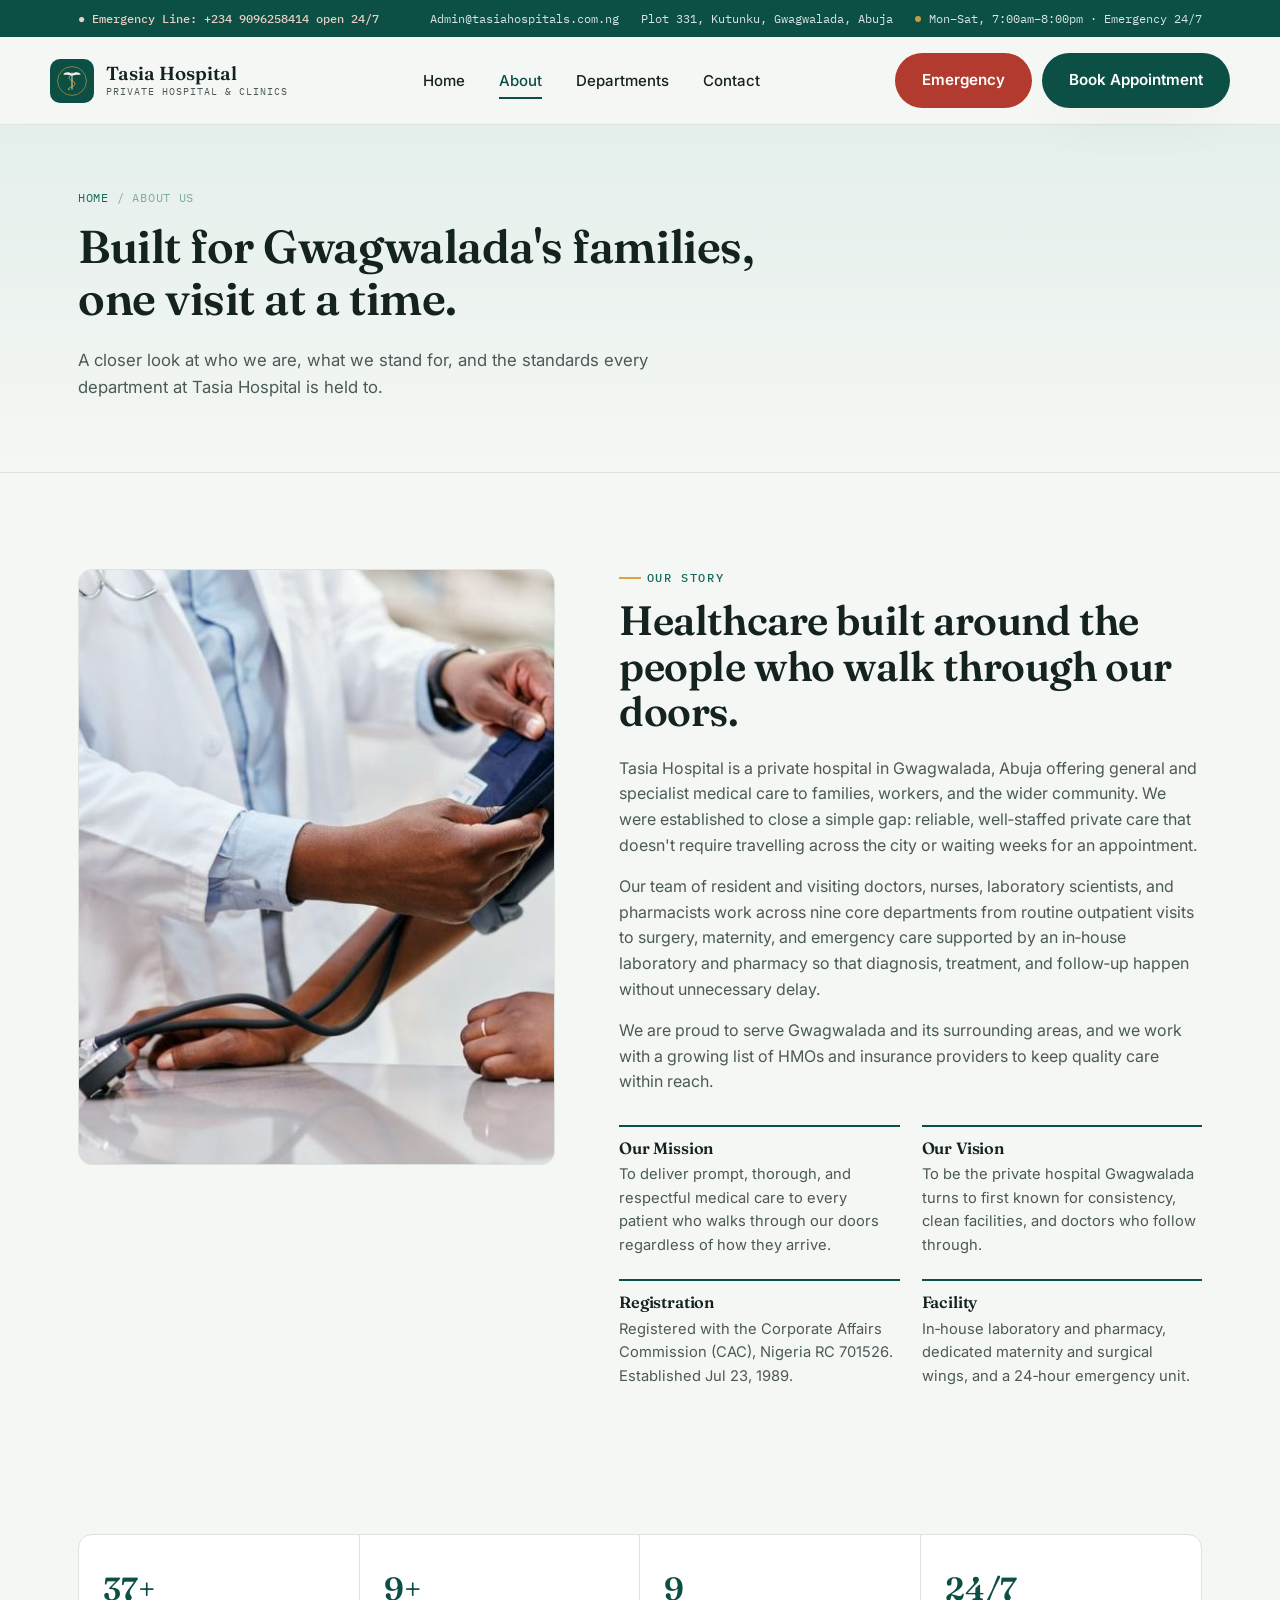
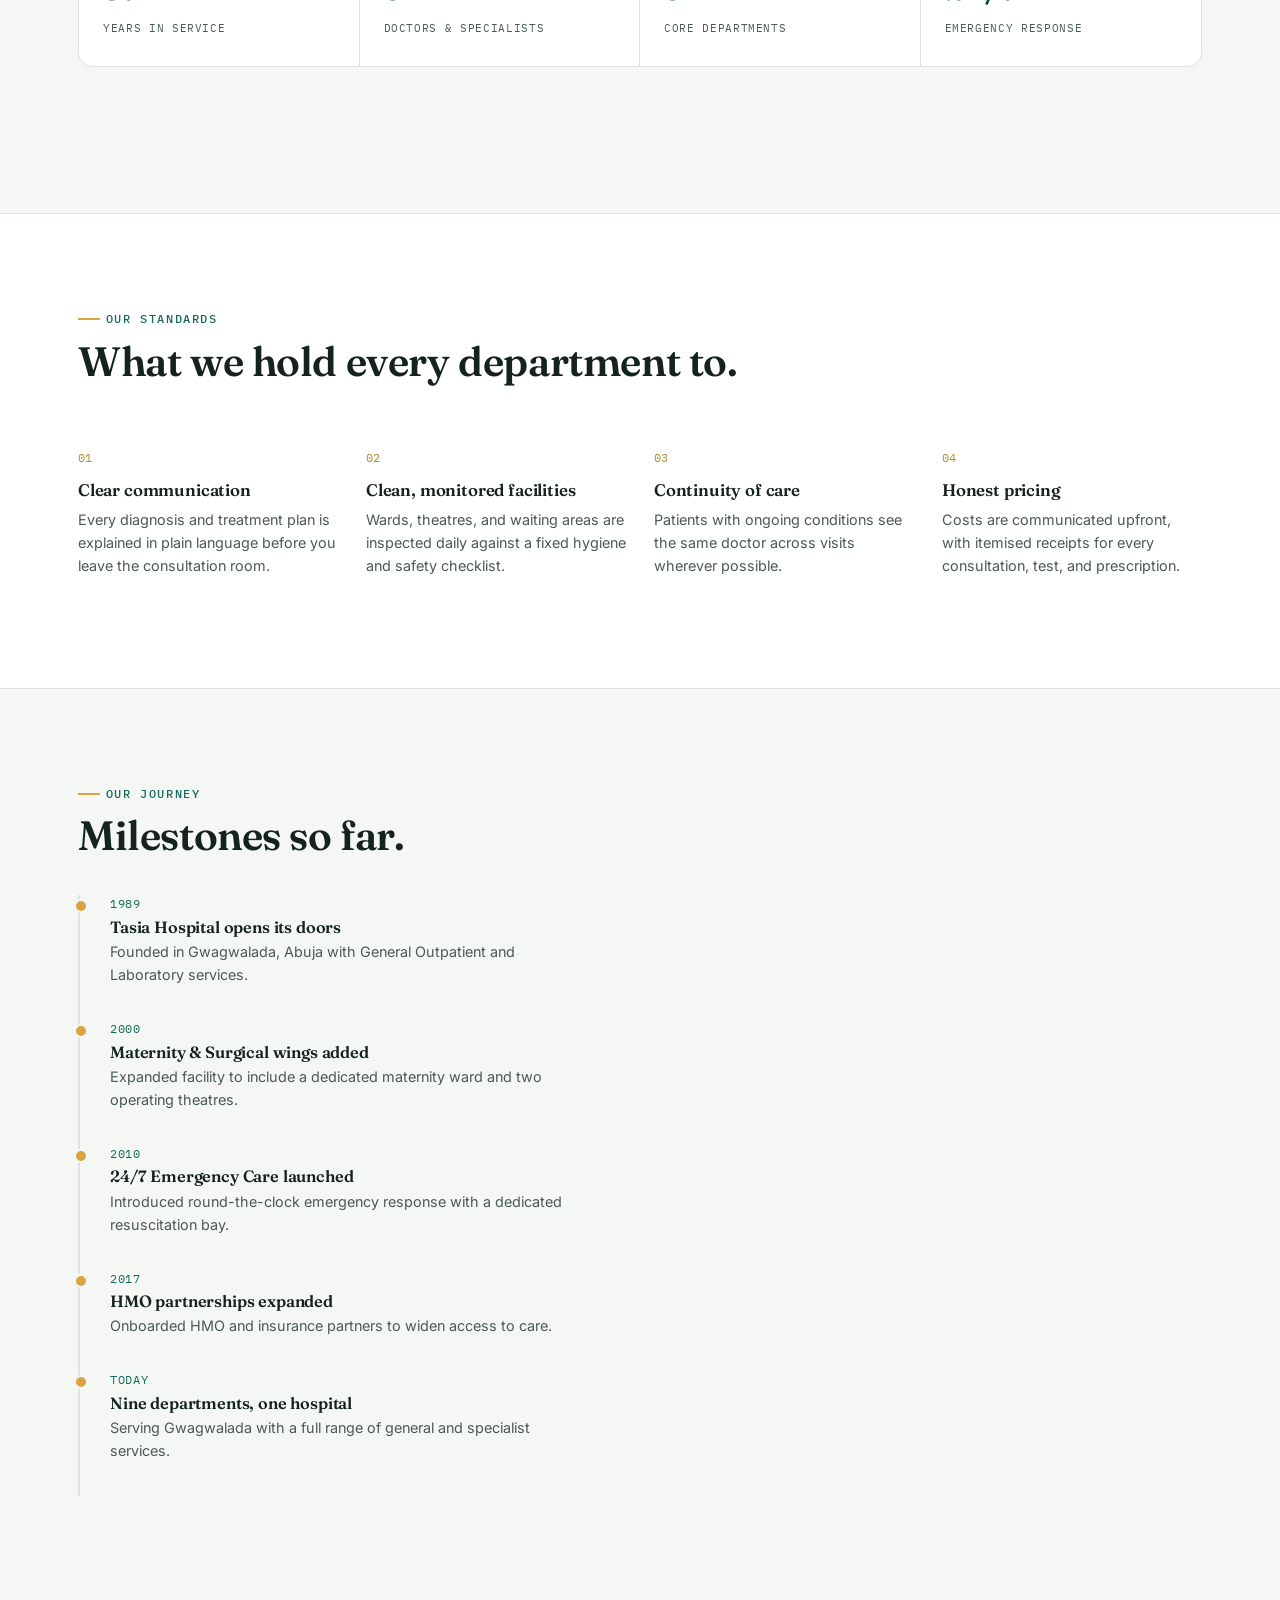
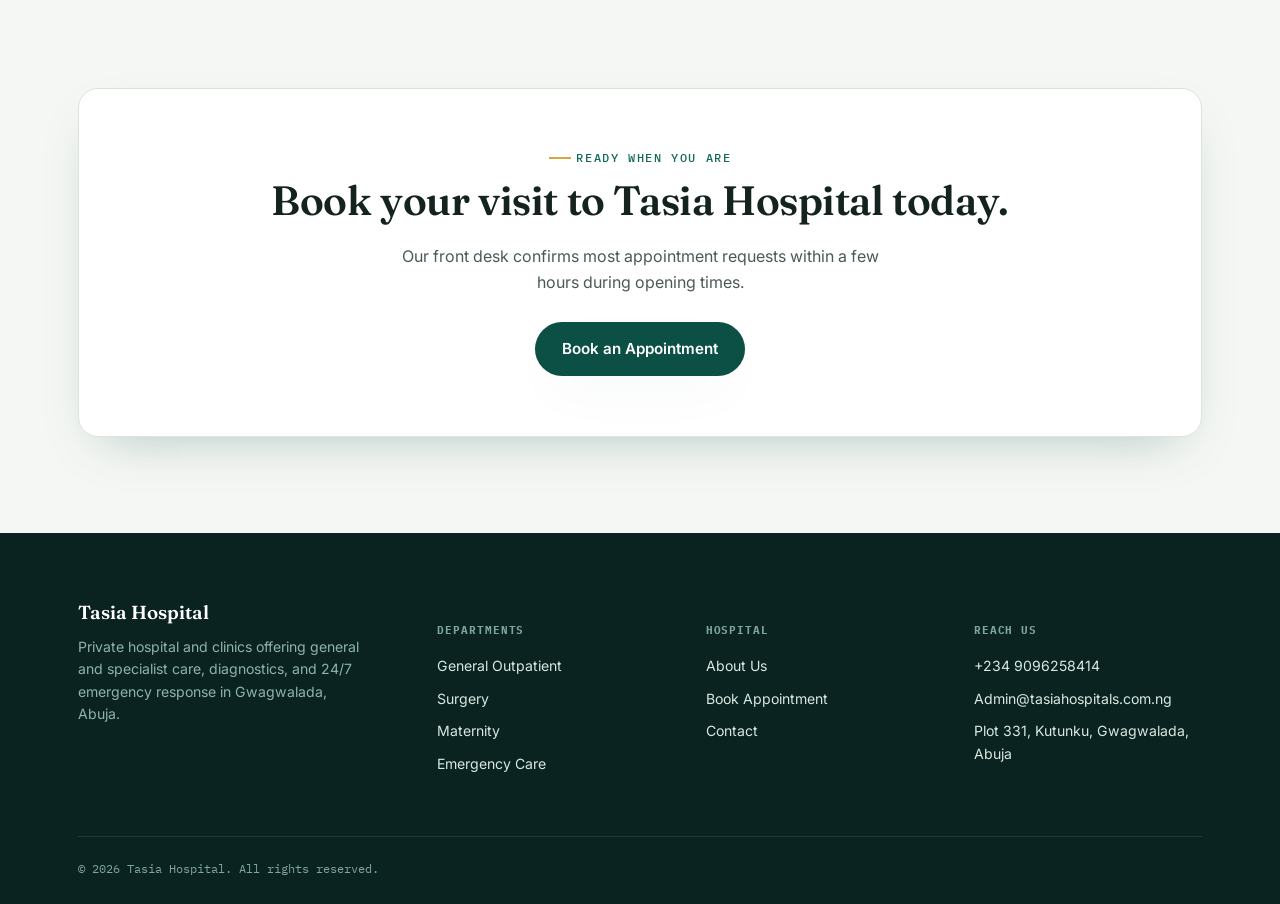
==== commit e981d96d: "new" ====
--- a/about.html
+++ b/about.html
@@ -13,7 +13,7 @@
 
 <div class="topbar">
   <div class="wrap">
-    <div class="topbar-item topbar-emergency">● Emergency Line: +234 90996258414  open 24/7</div>
+    <div class="topbar-item topbar-emergency">● Emergency Line: +234 9096258414  open 24/7</div>
     <div style="display:flex;gap:22px;flex-wrap:wrap;">
       <div class="topbar-item">Admin@tasiahospitals.com.ng</div>
       <div class="topbar-item">Plot 331, Kutunku, Gwagwalada, Abuja</div>
@@ -203,7 +203,7 @@
       </div>
       <div>
         <h5>Reach Us</h5>
-        <a href="#">+234 90996258414</a>
+        <a href="#">+234 9096258414</a>
         <a href="#">Admin@tasiahospitals.com.ng</a>
         <a href="#">Plot 331, Kutunku, Gwagwalada, Abuja</a>
       </div>
